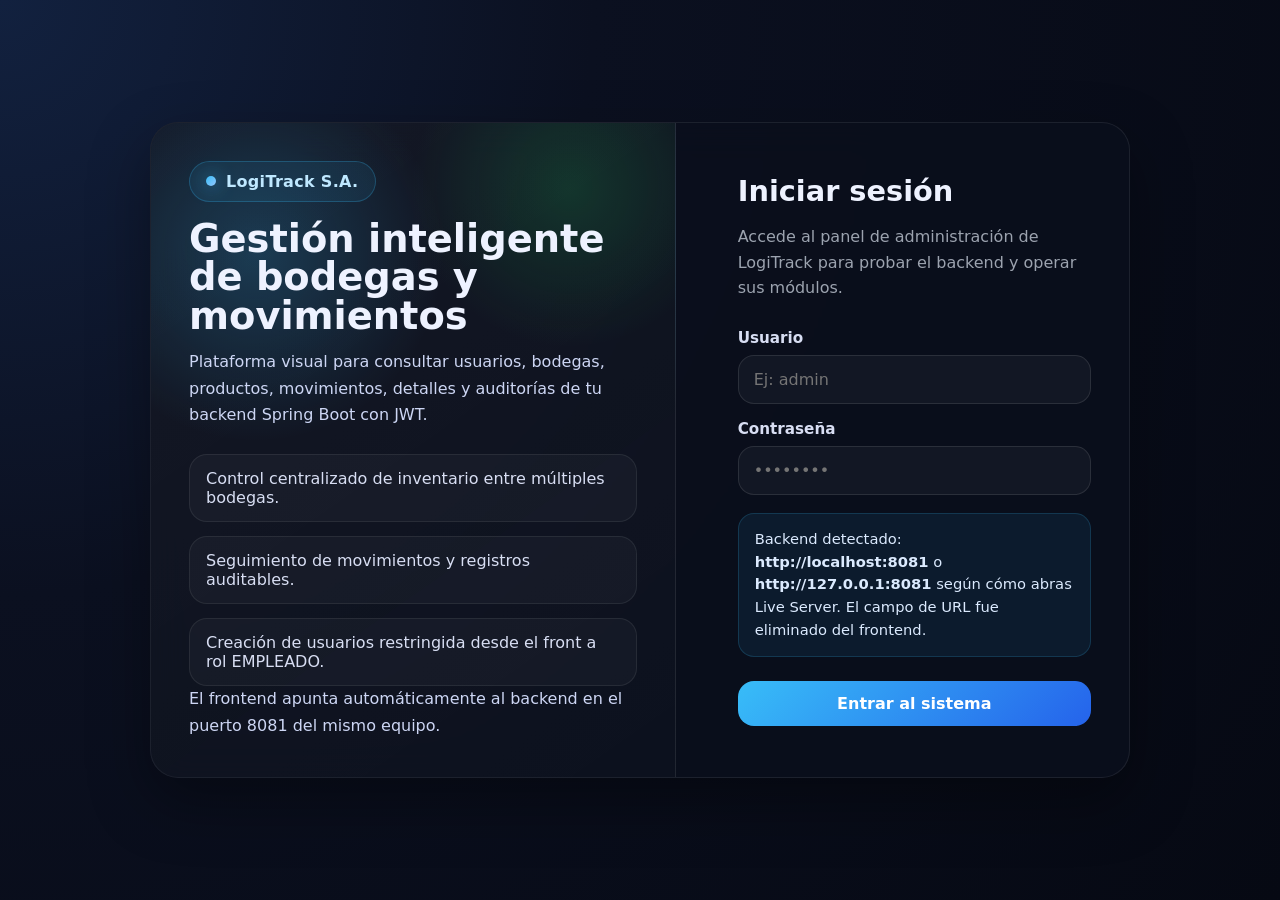
==== Frontend_proyecto/index.html @ 60aa7cdc "feat: :sparkles: add front" ====
<!DOCTYPE html>
<html lang="es">
<head>
  <meta charset="UTF-8" />
  <meta name="viewport" content="width=device-width, initial-scale=1.0" />
  <title>LogiTrack | Gestión de Bodegas</title>
    <link rel="stylesheet" href="style.css" />
</head>
<body>
  <div id="loginView" class="login-shell">
    <div class="login-card">
      <div class="login-brand">
        <div>
          <span class="brand-badge">LogiTrack S.A.</span>
          <h1>Gestión inteligente de bodegas y movimientos</h1>
          <p>
            Plataforma visual para consultar usuarios, bodegas, productos, movimientos,
            detalles y auditorías de tu backend Spring Boot con JWT.
          </p>
          <div class="brand-grid">
            <div class="brand-pill">Control centralizado de inventario entre múltiples bodegas.</div>
            <div class="brand-pill">Seguimiento de movimientos y registros auditables.</div>
            <div class="brand-pill">Creación de usuarios restringida desde el front a rol EMPLEADO.</div>
          </div>
        </div>
        <p class="muted">El frontend apunta automáticamente al backend en el puerto 8081 del mismo equipo.</p>
      </div>

      <div class="login-form-wrap">
        <form id="loginForm" class="login-form">
          <h2>Iniciar sesión</h2>
          <p class="subtitle">Accede al panel de administración de LogiTrack para probar el backend y operar sus módulos.</p>

          <div class="field-grid">
            <div class="field">
              <label for="username">Usuario</label>
              <input id="username" name="username" type="text" placeholder="Ej: admin" required />
            </div>
            <div class="field">
              <label for="password">Contraseña</label>
              <input id="password" name="password" type="password" placeholder="••••••••" required />
            </div>
          </div>

          <div class="form-note" style="margin-top:18px;">
            Backend detectado: <strong>http://localhost:8081</strong> o <strong>http://127.0.0.1:8081</strong> según cómo abras Live Server.
            El campo de URL fue eliminado del frontend.
          </div>

          <div class="auth-actions">
            <button class="btn btn-primary" type="submit">Entrar al sistema</button>
          </div>
        </form>
      </div>
    </div>
  </div>

  <div id="appView" class="app-shell hidden">
    <aside class="sidebar">
      <div class="logo-box">
        <span class="brand-badge">LogiTrack</span>
        <h2>Panel de control</h2>
        <p>Gestión de bodegas, productos, movimientos y auditorías del backend.</p>
      </div>

      <nav class="nav-list" id="navList"></nav>

      <div class="sidebar-footer">
        <strong id="sessionUser">Sesión activa</strong>
        <p id="sessionInfo">Token JWT listo para consumir las rutas seguras.</p>
      </div>
    </aside>

    <main class="main">
      <div class="topbar">
        <div>
          <h1 id="pageTitle">Resumen general</h1>
          <p id="pageSubtitle">Vista principal del sistema LogiTrack.</p>
        </div>
        <div class="topbar-right">
          <span class="chip" id="connectionChip">Backend: 8081</span>
          <button class="btn btn-secondary" id="refreshBtn" type="button">Recargar</button>
          <button class="btn btn-danger" id="logoutBtn" type="button">Cerrar sesión</button>
        </div>
      </div>

      <section id="dashboardSection">
        <div class="dashboard-grid" id="metricsGrid"></div>
        <div class="panel section-card">
          <div class="section-head">
            <div>
              <h2>Estado del sistema</h2>
              <p>Resumen visual del backend actual y acceso rápido a cada módulo.</p>
            </div>
          </div>
          <div id="overviewBox" class="empty-state">Cargando información general...</div>
        </div>
      </section>

      <section id="dataSection" class="panel section-card hidden">
        <div class="section-head">
          <div>
            <h2 id="sectionTitle">Módulo</h2>
            <p id="sectionDescription">Operaciones disponibles del backend.</p>
          </div>
          <button class="btn btn-success" id="addBtn" type="button">Nuevo registro</button>
        </div>

        <div class="toolbar">
          <div class="search-box">
            <input id="searchInput" type="text" placeholder="Buscar por cualquier campo visible..." />
          </div>
          <button class="btn btn-secondary" id="clearSearchBtn" type="button">Limpiar</button>
        </div>

        <div id="tableContainer"></div>
      </section>
    </main>
  </div>

  <div id="modalRoot"></div>
  <div id="toastRoot" class="toast-wrap"></div>

    <script src="app.js"></script>
</body>
</html>
---- Frontend_proyecto/style.css ----
:root {
      --bg: #0b1020;
      --panel: rgba(17, 24, 39, 0.82);
      --panel-strong: #111827;
      --soft: #1f2937;
      --line: rgba(255,255,255,0.08);
      --text: #eef2ff;
      --muted: #9ca3af;
      --accent: #38bdf8;
      --accent-2: #22c55e;
      --danger: #f87171;
      --warning: #fbbf24;
      --shadow: 0 24px 60px rgba(0,0,0,.35);
      --radius: 24px;
      --radius-sm: 14px;
    }

    * { box-sizing: border-box; }
    html, body { margin: 0; min-height: 100%; font-family: Inter, ui-sans-serif, system-ui, -apple-system, BlinkMacSystemFont, "Segoe UI", sans-serif; background: radial-gradient(circle at top left, #12213f 0%, #0b1020 38%, #060913 100%); color: var(--text); }
    button, input, select, textarea { font: inherit; }
    body { display: flex; }

    .hidden { display: none !important; }

    .login-shell {
      min-height: 100vh;
      width: 100%;
      display: grid;
      place-items: center;
      padding: 32px;
    }

    .login-card {
      width: min(980px, 100%);
      display: grid;
      grid-template-columns: 1.1fr .9fr;
      gap: 24px;
      background: rgba(10, 15, 28, 0.9);
      border: 1px solid var(--line);
      border-radius: 28px;
      box-shadow: var(--shadow);
      overflow: hidden;
      backdrop-filter: blur(18px);
    }

    .login-brand {
      padding: 38px;
      background:
        radial-gradient(circle at 20% 20%, rgba(56, 189, 248, .22), transparent 28%),
        radial-gradient(circle at 80% 10%, rgba(34, 197, 94, .18), transparent 22%),
        linear-gradient(145deg, rgba(255,255,255,.04), rgba(255,255,255,.01));
      border-right: 1px solid var(--line);
      display: flex;
      flex-direction: column;
      justify-content: space-between;
    }

    .brand-badge {
      display: inline-flex;
      align-items: center;
      gap: 10px;
      width: fit-content;
      padding: 10px 16px;
      border-radius: 999px;
      border: 1px solid rgba(56, 189, 248, .25);
      background: rgba(56, 189, 248, .08);
      color: #bfe8ff;
      font-weight: 700;
      letter-spacing: .02em;
    }

    .brand-badge::before {
      content: "";
      width: 10px;
      height: 10px;
      border-radius: 50%;
      background: linear-gradient(135deg, var(--accent), #93c5fd);
      box-shadow: 0 0 18px rgba(56, 189, 248, .8);
    }

    .login-brand h1 {
      font-size: clamp(2rem, 3vw, 3.25rem);
      line-height: 1;
      margin: 18px 0 14px;
    }

    .login-brand p {
      color: #cdd6f4;
      max-width: 54ch;
      line-height: 1.65;
      margin: 0;
    }

    .brand-grid {
      display: grid;
      gap: 14px;
      margin-top: 26px;
    }

    .brand-pill {
      border: 1px solid var(--line);
      background: rgba(255,255,255,.03);
      border-radius: 18px;
      padding: 14px 16px;
      color: #d8def3;
    }

    .login-form-wrap {
      padding: 38px;
      display: flex;
      align-items: center;
    }

    .login-form {
      width: 100%;
    }

    .login-form h2 { margin: 0 0 8px; font-size: 1.8rem; }
    .login-form .subtitle { color: var(--muted); margin-bottom: 28px; line-height: 1.6; }

    .field-grid { display: grid; gap: 16px; }
    .field {
      display: grid;
      gap: 8px;
    }
    .field label {
      color: #d8def3;
      font-size: .95rem;
      font-weight: 600;
    }

    .field input,
    .field select,
    .field textarea {
      width: 100%;
      border: 1px solid rgba(255,255,255,.1);
      background: rgba(255,255,255,.04);
      color: var(--text);
      border-radius: 16px;
      padding: 14px 15px;
      outline: none;
      transition: .2s ease;
    }

    .field input:focus,
    .field select:focus,
    .field textarea:focus {
      border-color: rgba(56, 189, 248, .75);
      box-shadow: 0 0 0 4px rgba(56, 189, 248, .12);
    }

    .hint { color: var(--muted); font-size: .88rem; }

    .btn {
      border: none;
      border-radius: 16px;
      padding: 13px 18px;
      cursor: pointer;
      font-weight: 700;
      transition: transform .15s ease, opacity .2s ease, background .2s ease;
    }

    .btn:hover { transform: translateY(-1px); }
    .btn:disabled { opacity: .7; cursor: not-allowed; transform: none; }
    .btn-primary { background: linear-gradient(135deg, var(--accent), #2563eb); color: #fff; }
    .btn-secondary { background: rgba(255,255,255,.08); color: var(--text); border: 1px solid var(--line); }
    .btn-success { background: linear-gradient(135deg, var(--accent-2), #16a34a); color: #fff; }
    .btn-danger { background: linear-gradient(135deg, var(--danger), #ef4444); color: #fff; }
    .btn-warning { background: linear-gradient(135deg, var(--warning), #f59e0b); color: #111827; }

    .auth-actions { display: grid; gap: 12px; margin-top: 24px; }

    .app-shell {
      width: 100%;
      min-height: 100vh;
      display: grid;
      grid-template-columns: 290px 1fr;
    }

    .sidebar {
      position: sticky;
      top: 0;
      min-height: 100vh;
      padding: 26px 18px;
      border-right: 1px solid var(--line);
      background: rgba(8, 12, 22, .82);
      backdrop-filter: blur(18px);
    }

    .logo-box {
      padding: 18px;
      border-radius: 22px;
      border: 1px solid var(--line);
      background: linear-gradient(145deg, rgba(56,189,248,.12), rgba(255,255,255,.02));
      margin-bottom: 22px;
    }

    .logo-box h2 { margin: 8px 0 4px; }
    .logo-box p { margin: 0; color: var(--muted); line-height: 1.55; }

    .nav-list { display: grid; gap: 8px; margin-top: 18px; }
    .nav-btn {
      width: 100%;
      border: 1px solid transparent;
      background: transparent;
      color: #dbe5ff;
      padding: 14px 16px;
      border-radius: 16px;
      text-align: left;
      cursor: pointer;
      font-weight: 600;
      transition: .18s ease;
    }
    .nav-btn:hover,
    .nav-btn.active {
      background: rgba(56, 189, 248, .12);
      border-color: rgba(56, 189, 248, .24);
      color: #fff;
    }

    .sidebar-footer {
      margin-top: 22px;
      padding: 16px;
      border-radius: 18px;
      border: 1px solid var(--line);
      background: rgba(255,255,255,.03);
    }
    .sidebar-footer strong { display: block; margin-bottom: 6px; }
    .sidebar-footer p { margin: 0; color: var(--muted); font-size: .92rem; line-height: 1.55; }

    .main {
      padding: 26px;
    }

    .topbar {
      display: flex;
      justify-content: space-between;
      gap: 20px;
      align-items: center;
      margin-bottom: 22px;
      flex-wrap: wrap;
    }

    .topbar h1 { margin: 0; font-size: clamp(1.7rem, 2.6vw, 2.4rem); }
    .topbar p { margin: 6px 0 0; color: var(--muted); }

    .topbar-right {
      display: flex;
      flex-wrap: wrap;
      gap: 10px;
      align-items: center;
    }

    .chip {
      padding: 10px 14px;
      border-radius: 999px;
      border: 1px solid var(--line);
      background: rgba(255,255,255,.04);
      color: #dbeafe;
      font-size: .92rem;
    }

    .panel {
      background: var(--panel);
      border: 1px solid var(--line);
      border-radius: var(--radius);
      box-shadow: var(--shadow);
      backdrop-filter: blur(18px);
    }

    .dashboard-grid {
      display: grid;
      grid-template-columns: repeat(4, minmax(0, 1fr));
      gap: 16px;
      margin-bottom: 20px;
    }

    .metric-card {
      padding: 20px;
      border-radius: 24px;
      border: 1px solid var(--line);
      background: linear-gradient(145deg, rgba(255,255,255,.05), rgba(255,255,255,.02));
    }

    .metric-card .label { color: var(--muted); margin-bottom: 10px; font-size: .94rem; }
    .metric-card .value { font-size: 2rem; font-weight: 800; }
    .metric-card .mini { color: #cdd6f4; margin-top: 10px; font-size: .92rem; }

    .section-card { padding: 20px; }

    .section-head {
      display: flex;
      justify-content: space-between;
      gap: 16px;
      align-items: center;
      margin-bottom: 16px;
      flex-wrap: wrap;
    }

    .section-head h2 { margin: 0; font-size: 1.3rem; }
    .section-head p { margin: 6px 0 0; color: var(--muted); }

    .toolbar {
      display: flex;
      gap: 10px;
      flex-wrap: wrap;
      align-items: center;
      margin-bottom: 16px;
    }

    .search-box {
      flex: 1;
      min-width: 240px;
      display: flex;
      gap: 10px;
      align-items: center;
      border: 1px solid var(--line);
      background: rgba(255,255,255,.04);
      border-radius: 16px;
      padding: 0 14px;
    }
    .search-box input {
      width: 100%;
      border: none;
      background: transparent;
      color: var(--text);
      padding: 14px 2px;
      outline: none;
    }

    .table-wrap {
      overflow: auto;
      border-radius: 20px;
      border: 1px solid var(--line);
    }

    table {
      width: 100%;
      border-collapse: collapse;
      min-width: 850px;
      background: rgba(255,255,255,.02);
    }

    th, td {
      padding: 14px 14px;
      border-bottom: 1px solid rgba(255,255,255,.06);
      text-align: left;
      vertical-align: top;
    }

    thead { background: rgba(255,255,255,.05); }
    th { color: #dbeafe; font-size: .92rem; }
    td { color: #eef2ff; font-size: .95rem; }

    .table-actions {
      display: flex;
      gap: 8px;
      flex-wrap: wrap;
    }

    .action-btn {
      border: none;
      padding: 8px 12px;
      border-radius: 12px;
      font-size: .88rem;
      font-weight: 700;
      cursor: pointer;
    }

    .edit-btn { background: rgba(251, 191, 36, .16); color: #fde68a; }
    .delete-btn { background: rgba(248, 113, 113, .16); color: #fecaca; }

    .badge {
      display: inline-flex;
      align-items: center;
      gap: 8px;
      padding: 7px 12px;
      border-radius: 999px;
      font-size: .84rem;
      font-weight: 700;
      border: 1px solid rgba(255,255,255,.08);
      background: rgba(255,255,255,.06);
    }

    .badge.empleado { color: #bbf7d0; background: rgba(34,197,94,.14); }
    .badge.admin { color: #bfdbfe; background: rgba(59,130,246,.16); }
    .badge.entrada { color: #86efac; background: rgba(34,197,94,.14); }
    .badge.salida { color: #fdba74; background: rgba(249,115,22,.14); }
    .badge.transferencia { color: #93c5fd; background: rgba(59,130,246,.14); }
    .badge.insert { color: #86efac; background: rgba(34,197,94,.14); }
    .badge.update { color: #fde68a; background: rgba(234,179,8,.14); }
    .badge.delete { color: #fca5a5; background: rgba(239,68,68,.14); }

    .empty-state {
      padding: 26px;
      text-align: center;
      color: var(--muted);
      border: 1px dashed rgba(255,255,255,.14);
      border-radius: 18px;
      background: rgba(255,255,255,.03);
    }

    .toast-wrap {
      position: fixed;
      right: 18px;
      bottom: 18px;
      display: grid;
      gap: 10px;
      z-index: 80;
    }

    .toast {
      min-width: 280px;
      max-width: 380px;
      padding: 14px 16px;
      border-radius: 16px;
      border: 1px solid var(--line);
      background: rgba(10, 15, 28, .94);
      box-shadow: var(--shadow);
    }
    .toast.success { border-color: rgba(34,197,94,.3); }
    .toast.error { border-color: rgba(248,113,113,.3); }

    .modal {
      position: fixed;
      inset: 0;
      background: rgba(2, 6, 23, .72);
      backdrop-filter: blur(8px);
      display: grid;
      place-items: center;
      padding: 18px;
      z-index: 70;
    }

    .modal-card {
      width: min(780px, 100%);
      max-height: 92vh;
      overflow: auto;
      padding: 22px;
      border-radius: 28px;
      border: 1px solid var(--line);
      background: rgba(10, 15, 28, .98);
      box-shadow: var(--shadow);
    }

    .modal-head {
      display: flex;
      justify-content: space-between;
      gap: 12px;
      align-items: center;
      margin-bottom: 18px;
    }
    .modal-head h3 { margin: 0; font-size: 1.35rem; }
    .modal-head p { margin: 6px 0 0; color: var(--muted); }

    .form-grid {
      display: grid;
      grid-template-columns: repeat(2, minmax(0, 1fr));
      gap: 16px;
    }

    .field.full { grid-column: 1 / -1; }
    textarea { min-height: 110px; resize: vertical; }

    .form-note {
      margin-top: 6px;
      padding: 14px 16px;
      border-radius: 16px;
      border: 1px solid rgba(56, 189, 248, .18);
      background: rgba(56, 189, 248, .08);
      color: #dbeafe;
      font-size: .92rem;
      line-height: 1.55;
    }

    .modal-actions {
      display: flex;
      justify-content: flex-end;
      gap: 10px;
      margin-top: 22px;
      flex-wrap: wrap;
    }

    .muted { color: var(--muted); }

    @media (max-width: 1080px) {
      .dashboard-grid { grid-template-columns: repeat(2, minmax(0, 1fr)); }
      .app-shell { grid-template-columns: 1fr; }
      .sidebar { position: static; min-height: auto; }
    }

    @media (max-width: 820px) {
      .login-card { grid-template-columns: 1fr; }
      .login-brand { border-right: none; border-bottom: 1px solid var(--line); }
      .form-grid { grid-template-columns: 1fr; }
      .dashboard-grid { grid-template-columns: 1fr; }
      .main { padding: 16px; }
      .sidebar { padding: 16px; }
    }
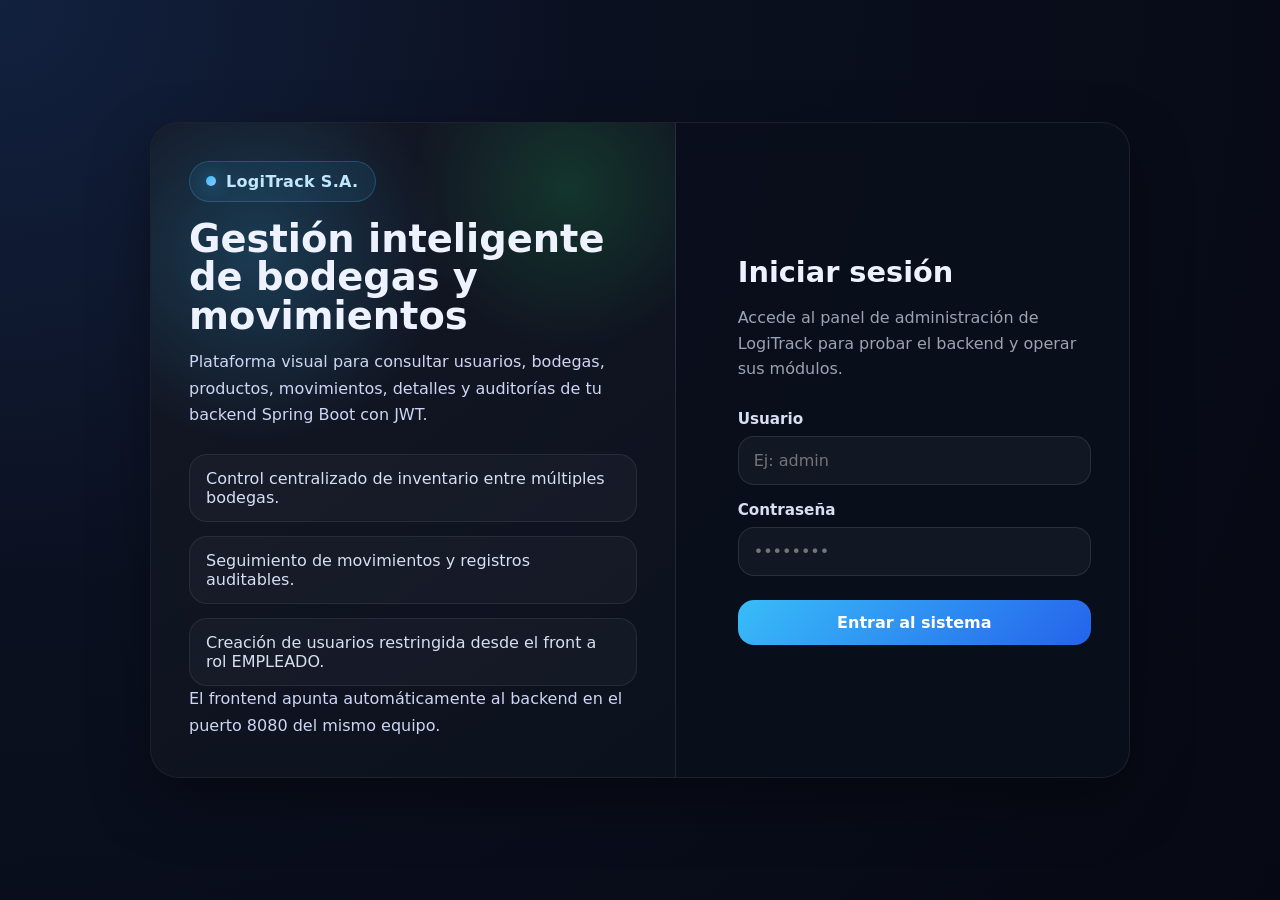
==== commit d5e97f0f: "feat: :sparkles: arreglos" ====
--- a/Frontend_proyecto/index.html
+++ b/Frontend_proyecto/index.html
@@ -4,7 +4,7 @@
   <meta charset="UTF-8" />
   <meta name="viewport" content="width=device-width, initial-scale=1.0" />
   <title>LogiTrack | Gestión de Bodegas</title>
-    <link rel="stylesheet" href="style.css" />
+  <link rel="stylesheet" href="style.css" />
 </head>
 <body>
   <div id="loginView" class="login-shell">
@@ -23,7 +23,7 @@
             <div class="brand-pill">Creación de usuarios restringida desde el front a rol EMPLEADO.</div>
           </div>
         </div>
-        <p class="muted">El frontend apunta automáticamente al backend en el puerto 8081 del mismo equipo.</p>
+        <p class="muted">El frontend apunta automáticamente al backend en el puerto 8080 del mismo equipo.</p>
       </div>
 
       <div class="login-form-wrap">
@@ -40,11 +40,6 @@
               <label for="password">Contraseña</label>
               <input id="password" name="password" type="password" placeholder="••••••••" required />
             </div>
-          </div>
-
-          <div class="form-note" style="margin-top:18px;">
-            Backend detectado: <strong>http://localhost:8081</strong> o <strong>http://127.0.0.1:8081</strong> según cómo abras Live Server.
-            El campo de URL fue eliminado del frontend.
           </div>
 
           <div class="auth-actions">
@@ -78,7 +73,7 @@
           <p id="pageSubtitle">Vista principal del sistema LogiTrack.</p>
         </div>
         <div class="topbar-right">
-          <span class="chip" id="connectionChip">Backend: 8081</span>
+          <span class="chip" id="connectionChip">Backend: 8080</span>
           <button class="btn btn-secondary" id="refreshBtn" type="button">Recargar</button>
           <button class="btn btn-danger" id="logoutBtn" type="button">Cerrar sesión</button>
         </div>
@@ -121,6 +116,6 @@
   <div id="modalRoot"></div>
   <div id="toastRoot" class="toast-wrap"></div>
 
-    <script src="app.js"></script>
+  <script src="app.js"></script>
 </body>
-</html>
+</html>
